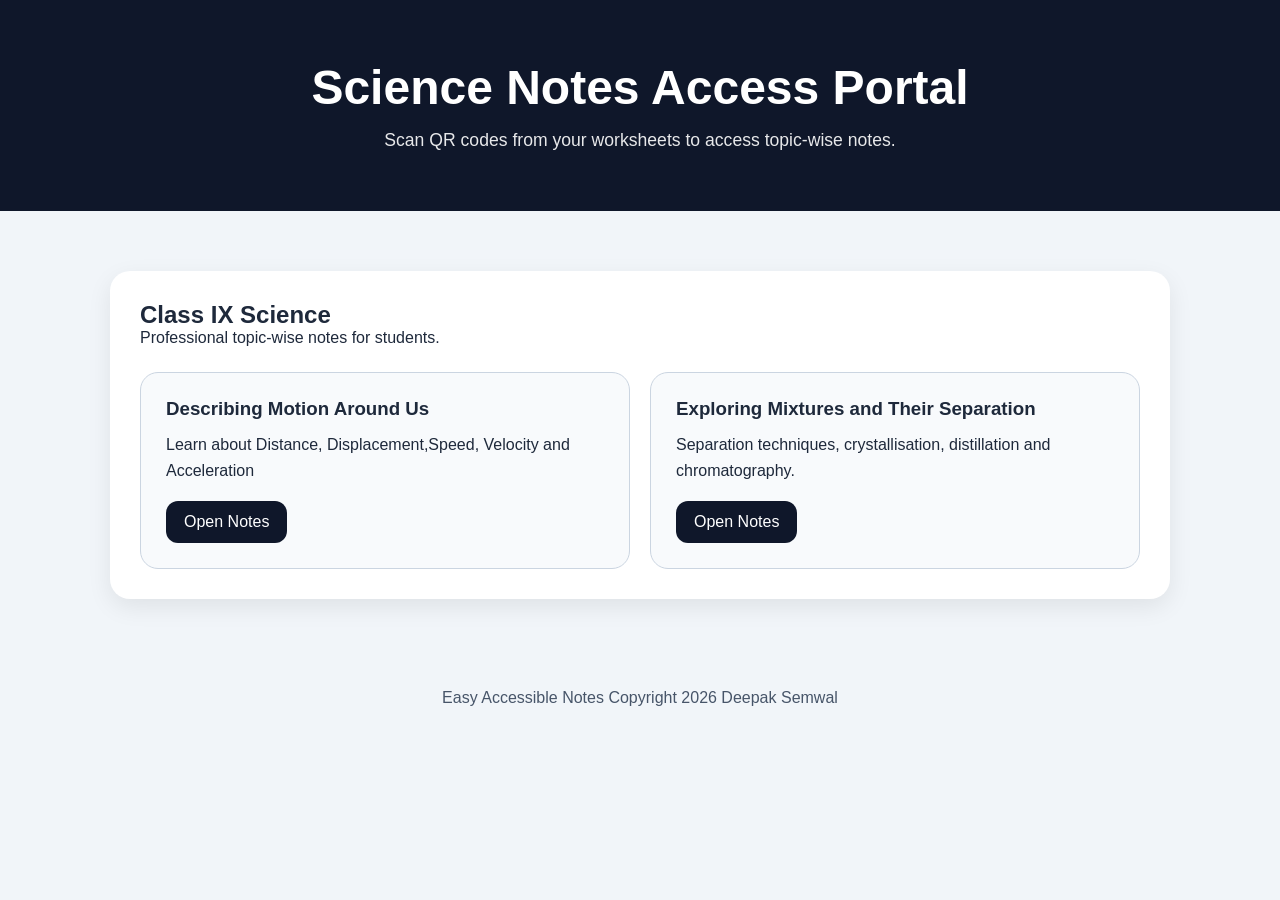
==== index.html @ 1b20231e "Initial Setup" ====
<!DOCTYPE html>
<html lang="en">
<head>
  <meta charset="UTF-8">
  <meta name="viewport" content="width=device-width, initial-scale=1.0">
  <title>Science Notes Portal</title>
  <link rel="stylesheet" href="style.css">
</head>
<body>

<header class="hero">
  <h1>Science Notes Access Portal</h1>
  <p>Scan QR codes from your worksheets to access topic-wise notes.</p>
</header>

<section class="container">
  <div class="card">
    <h2>Class IX Science</h2>
    <p>Professional topic-wise notes for students.</p>

    <div class="topics">

      <div class="topic-card">
        <h3> Describing Motion Around Us</h3>
        <p>Learn about Distance, Displacement,Speed, Velocity and Acceleration</p>
        <a href="notes/motion.html" class="btn">Open Notes</a>
      </div>

      <div class="topic-card">
        <h3>Exploring Mixtures and Their Separation</h3>
        <p>Separation techniques, crystallisation, distillation and chromatography.</p>
        <a href="notes/mixtures-separation.html" class="btn">Open Notes</a>
      </div>

    </div>
  </div>
</section>

<footer>
  <p>Easy Accessible Notes Copyright 2026 Deepak Semwal</p>
</footer>

</body>
</html>
---- style.css ----
*{
  margin:0;
  padding:0;
  box-sizing:border-box;
  font-family:Arial, sans-serif;
}

body{
  background:#f1f5f9;
  color:#1e293b;
}

.hero{
  background:#0f172a;
  color:white;
  padding:60px 20px;
  text-align:center;
}

.hero h1{
  font-size:3rem;
  margin-bottom:15px;
}

.hero p{
  font-size:1.1rem;
  opacity:0.9;
}

.container{
  max-width:1100px;
  margin:40px auto;
  padding:20px;
}

.card{
  background:white;
  border-radius:20px;
  padding:30px;
  box-shadow:0 8px 24px rgba(0,0,0,0.08);
}

.topics{
  display:grid;
  grid-template-columns:repeat(auto-fit,minmax(280px,1fr));
  gap:20px;
  margin-top:25px;
}

.topic-card{
  background:#f8fafc;
  border:1px solid #cbd5e1;
  border-radius:18px;
  padding:25px;
}

.topic-card h3{
  margin-bottom:12px;
}

.topic-card p{
  margin-bottom:18px;
  line-height:1.6;
}

.btn{
  display:inline-block;
  background:#0f172a;
  color:white;
  text-decoration:none;
  padding:12px 18px;
  border-radius:12px;
}

.btn:hover{
  background:#334155;
}

.notes-page{
  max-width:900px;
  margin:40px auto;
  background:white;
  padding:40px;
  border-radius:20px;
  box-shadow:0 8px 24px rgba(0,0,0,0.08);
  line-height:1.8;
}

.notes-page h1{
  margin-bottom:20px;
}

.notes-page h2{
  margin-top:28px;
  margin-bottom:10px;
}

footer{
  text-align:center;
  padding:30px;
  color:#475569;
}
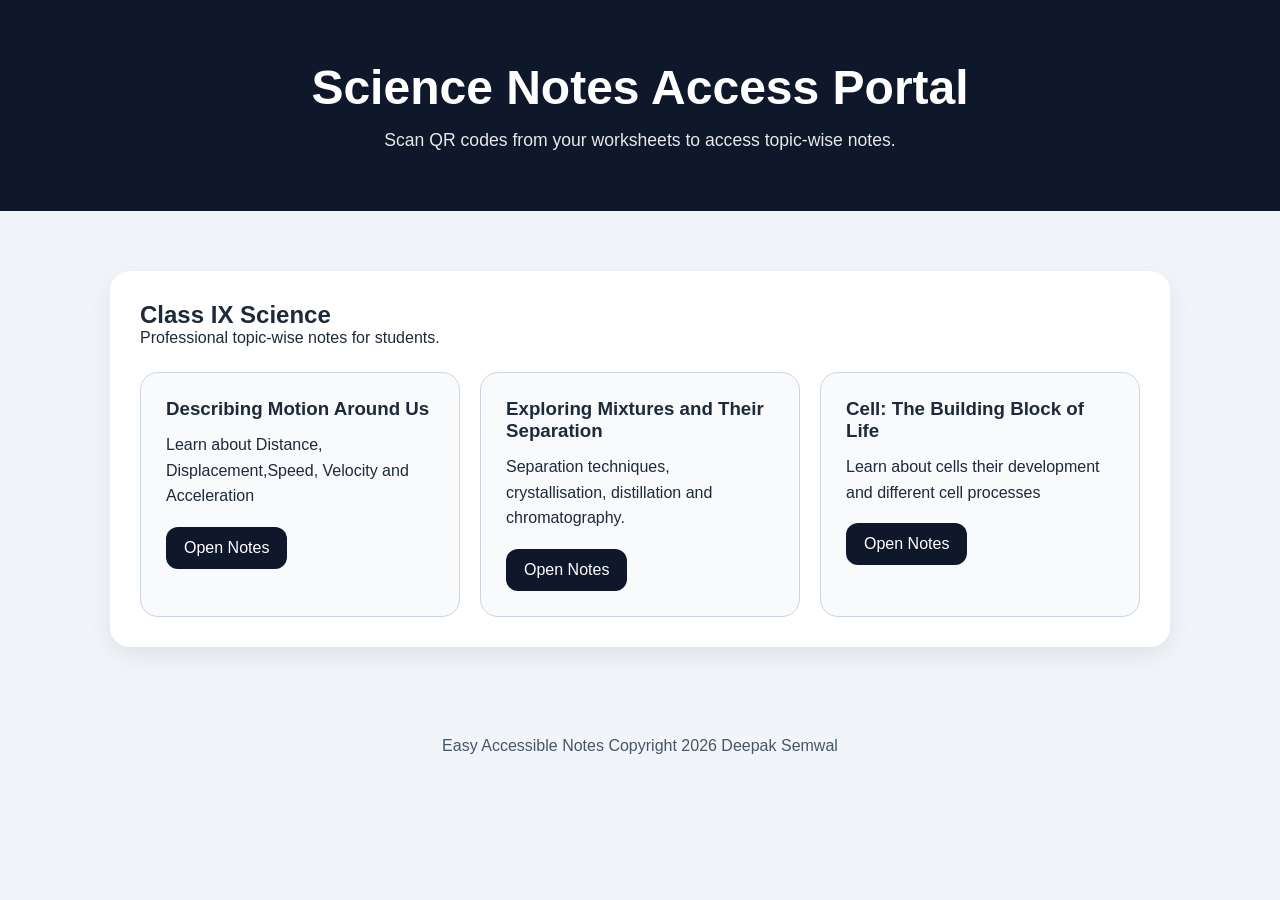
==== commit f303b9ee: "Added New Notes" ====
--- a/index.html
+++ b/index.html
@@ -33,6 +33,12 @@
         <a href="notes/mixtures-separation.html" class="btn">Open Notes</a>
       </div>
 
+       <div class="topic-card">
+        <h3>Cell: The Building Block of Life</h3>
+        <p>Learn about cells their development and different cell processes</p>
+        <a href="cell_notes.html" class="btn">Open Notes</a>
+      </div>
+
     </div>
   </div>
 </section>
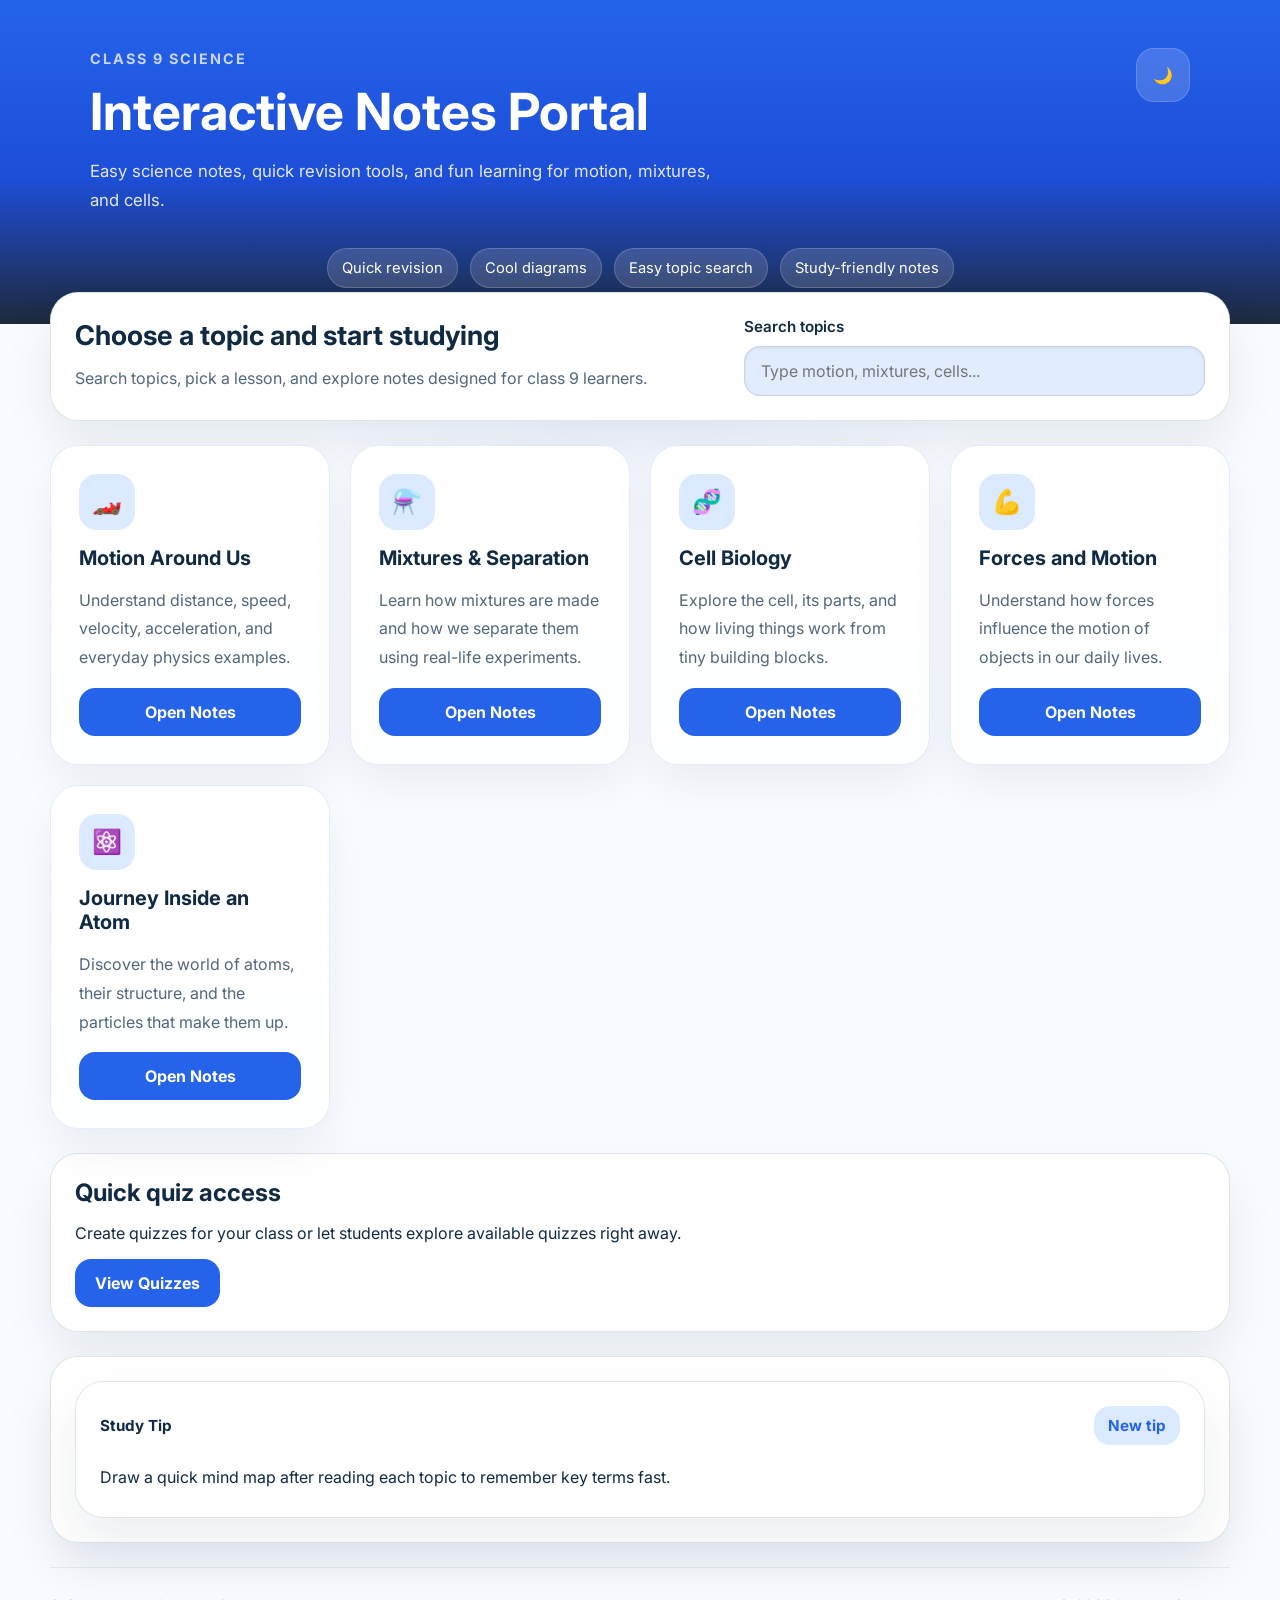
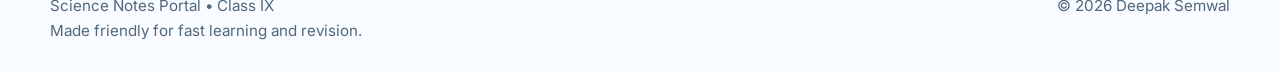
==== commit 03107d08: "Vesrion 2" ====
--- a/index.html
+++ b/index.html
@@ -1,51 +1,118 @@
-
 <!DOCTYPE html>
 <html lang="en">
+
 <head>
   <meta charset="UTF-8">
   <meta name="viewport" content="width=device-width, initial-scale=1.0">
   <title>Science Notes Portal</title>
+  <link rel="preconnect" href="https://fonts.googleapis.com">
+  <link rel="preconnect" href="https://fonts.gstatic.com" crossorigin>
+  <link href="https://fonts.googleapis.com/css2?family=Inter:wght@400;500;600;700;800&display=swap" rel="stylesheet">
   <link rel="stylesheet" href="style.css">
+  <script defer src="app.js"></script>
 </head>
-<body>
 
-<header class="hero">
-  <h1>Science Notes Access Portal</h1>
-  <p>Scan QR codes from your worksheets to access topic-wise notes.</p>
-</header>
+<body data-theme="light">
 
-<section class="container">
-  <div class="card">
-    <h2>Class IX Science</h2>
-    <p>Professional topic-wise notes for students.</p>
+  <header class="hero">
+    <div class="hero-content">
+      <div>
+        <span class="eyebrow">Class 9 Science</span>
+        <h1>Interactive Notes Portal</h1>
+        <p>Easy science notes, quick revision tools, and fun learning for motion, mixtures, and cells.</p>
+      </div>
+      <button id="themeToggle" class="theme-toggle" aria-label="Toggle theme">🌙</button>
+    </div>
+    <div class="hero-badges">
+      <span>Quick revision</span>
+      <span>Cool diagrams</span>
+      <span>Easy topic search</span>
+      <span>Study-friendly notes</span>
+    </div>
+  </header>
 
-    <div class="topics">
+  <main class="container">
+    <section class="panel intro-panel">
+      <div class="panel-text">
+        <h2>Choose a topic and start studying</h2>
+        <p>Search topics, pick a lesson, and explore notes designed for class 9 learners.</p>
+      </div>
+      <div class="search-wrap">
+        <label for="topicSearch">Search topics</label>
+        <input id="topicSearch" type="search" placeholder="Type motion, mixtures, cells..." aria-label="Search topics">
+      </div>
+    </section>
 
-      <div class="topic-card">
-        <h3> Describing Motion Around Us</h3>
-        <p>Learn about Distance, Displacement,Speed, Velocity and Acceleration</p>
+    <section class="grid topics" aria-label="Topic cards">
+      <article class="topic-card" data-title="Describing Motion Around Us"
+        data-description="Distance Displacement Speed Velocity Acceleration">
+        <div class="topic-icon">🏎️</div>
+        <h3>Motion Around Us</h3>
+        <p>Understand distance, speed, velocity, acceleration, and everyday physics examples.</p>
         <a href="notes/motion.html" class="btn">Open Notes</a>
+      </article>
+
+      <article class="topic-card" data-title="Exploring Mixtures and Their Separation"
+        data-description="Separation techniques crystallisation distillation chromatography">
+        <div class="topic-icon">⚗️</div>
+        <h3>Mixtures & Separation</h3>
+        <p>Learn how mixtures are made and how we separate them using real-life experiments.</p>
+        <a href="notes/mixtures-separation.html" class="btn">Open Notes</a>
+      </article>
+
+      <article class="topic-card" data-title="Cell The Building Block of Life"
+        data-description="Cell organelles membrane nucleus cytoplasm osmosis">
+        <div class="topic-icon">🧬</div>
+        <h3>Cell Biology</h3>
+        <p>Explore the cell, its parts, and how living things work from tiny building blocks.</p>
+        <a href="notes/cell_notes.html" class="btn">Open Notes</a>
+      </article>
+
+      <article class="topic-card" data-title="How Forces Affect Motion"
+        data-description="Forces friction gravity motion">
+        <div class="topic-icon">💪</div>
+        <h3>Forces and Motion</h3>
+        <p>Understand how forces influence the motion of objects in our daily lives.</p>
+        <a href="notes/force.html" class="btn">Open Notes</a>
+      </article>
+
+      <article class="topic-card" data-title="Journey Inside an Atom"
+        data-description="Atomic structure protons neutrons electrons periodic table">
+        <div class="topic-icon">⚛️</div>
+        <h3>Journey Inside an Atom</h3>
+        <p>Discover the world of atoms, their structure, and the particles that make them up.</p>
+        <a href="notes/atom.html" class="btn">Open Notes</a>
+      </article>
+    </section>
+
+    <section class="panel quick-access-panel">
+      <h2>Quick quiz access</h2>
+      <p>Create quizzes for your class or let students explore available quizzes right away.</p>
+      <div class="quick-links">
+
+        <a href="quizzes.html" class="btn">View Quizzes</a>
       </div>
+    </section>
 
-      <div class="topic-card">
-        <h3>Exploring Mixtures and Their Separation</h3>
-        <p>Separation techniques, crystallisation, distillation and chromatography.</p>
-        <a href="notes/mixtures-separation.html" class="btn">Open Notes</a>
+    <section class="panel interactive-panel">
+      <div class="interactive-card">
+        <div class="card-header">
+          <span>Study Tip</span>
+          <button id="newTip" class="mini-btn">New tip</button>
+        </div>
+        <p id="studyTip">Loading a helpful study tip...</p>
       </div>
+    </section>
+  </main>
 
-       <div class="topic-card">
-        <h3>Cell: The Building Block of Life</h3>
-        <p>Learn about cells their development and different cell processes</p>
-        <a href="cell_notes.html" class="btn">Open Notes</a>
-      </div>
-
+  <footer class="footer">
+    <div>
+      <p>Science Notes Portal • Class IX</p>
+      <p>Made friendly for fast learning and revision.</p>
     </div>
-  </div>
-</section>
-
-<footer>
-  <p>Easy Accessible Notes Copyright 2026 Deepak Semwal</p>
-</footer>
+    <p>© 2026 Deepak Semwal</p>
+  </footer>
 
 </body>
-</html>
+
+</html>
--- a/style.css
+++ b/style.css
@@ -1,103 +1,639 @@
-
-*{
-  margin:0;
-  padding:0;
-  box-sizing:border-box;
-  font-family:Arial, sans-serif;
-}
-
-body{
-  background:#f1f5f9;
-  color:#1e293b;
-}
-
-.hero{
-  background:#0f172a;
-  color:white;
-  padding:60px 20px;
-  text-align:center;
-}
-
-.hero h1{
-  font-size:3rem;
-  margin-bottom:15px;
-}
-
-.hero p{
-  font-size:1.1rem;
-  opacity:0.9;
-}
-
-.container{
-  max-width:1100px;
-  margin:40px auto;
-  padding:20px;
-}
-
-.card{
-  background:white;
-  border-radius:20px;
-  padding:30px;
-  box-shadow:0 8px 24px rgba(0,0,0,0.08);
-}
-
-.topics{
-  display:grid;
-  grid-template-columns:repeat(auto-fit,minmax(280px,1fr));
-  gap:20px;
-  margin-top:25px;
-}
-
-.topic-card{
-  background:#f8fafc;
-  border:1px solid #cbd5e1;
-  border-radius:18px;
-  padding:25px;
-}
-
-.topic-card h3{
-  margin-bottom:12px;
-}
-
-.topic-card p{
-  margin-bottom:18px;
-  line-height:1.6;
-}
-
-.btn{
-  display:inline-block;
-  background:#0f172a;
-  color:white;
-  text-decoration:none;
-  padding:12px 18px;
-  border-radius:12px;
-}
-
-.btn:hover{
-  background:#334155;
-}
-
-.notes-page{
-  max-width:900px;
-  margin:40px auto;
-  background:white;
-  padding:40px;
-  border-radius:20px;
-  box-shadow:0 8px 24px rgba(0,0,0,0.08);
-  line-height:1.8;
-}
-
-.notes-page h1{
-  margin-bottom:20px;
-}
-
-.notes-page h2{
-  margin-top:28px;
-  margin-bottom:10px;
-}
-
-footer{
-  text-align:center;
-  padding:30px;
-  color:#475569;
-}
+﻿:root {
+  color-scheme: light dark;
+  font-family: "Inter", sans-serif;
+  --bg: #f8fbff;
+  --surface: #ffffff;
+  --surface-strong: #e2ecff;
+  --text: #102a43;
+  --text-muted: #52677b;
+  --border: rgba(16, 42, 67, 0.12);
+  --primary: #2563eb;
+  --primary-soft: #dbeafe;
+  --accent: #14b8a6;
+  --accent-soft: #d1fae5;
+  --danger: #ef4444;
+  --shadow: 0 24px 50px rgba(13, 36, 70, 0.08);
+}
+
+body[data-theme="dark"] {
+  --bg: #07121f;
+  --surface: #0f1f34;
+  --surface-strong: #16304f;
+  --text: #ebf2ff;
+  --text-muted: #9fb7ce;
+  --border: rgba(148, 174, 212, 0.16);
+  --primary-soft: #1e3a8a;
+  --accent-soft: #0f766e;
+  --shadow: 0 24px 50px rgba(0, 0, 0, 0.35);
+}
+
+* {
+  margin: 0;
+  padding: 0;
+  box-sizing: border-box;
+}
+
+body {
+  min-height: 100vh;
+  background: radial-gradient(circle at top, rgba(37, 99, 235, 0.14), transparent 30%), var(--bg);
+  color: var(--text);
+}
+
+img,
+svg {
+  max-width: 100%;
+}
+
+a {
+  color: inherit;
+}
+
+button,
+input {
+  font: inherit;
+}
+
+.hero {
+  padding: 48px 20px 36px;
+  background: linear-gradient(180deg, #2563eb 0%, #1d4ed8 55%, #1e293b 100%);
+  color: white;
+}
+
+.hero-content {
+  max-width: 1100px;
+  margin: 0 auto;
+  display: flex;
+  align-items: flex-start;
+  justify-content: space-between;
+  gap: 20px;
+}
+
+.eyebrow {
+  display: inline-block;
+  margin-bottom: 18px;
+  font-size: 0.9rem;
+  font-weight: 700;
+  letter-spacing: 0.14em;
+  text-transform: uppercase;
+  color: rgba(255, 255, 255, 0.75);
+}
+
+.hero h1 {
+  font-size: clamp(2.4rem, 4vw, 3.8rem);
+  line-height: 1.05;
+  max-width: 760px;
+}
+
+.hero p {
+  margin-top: 18px;
+  max-width: 640px;
+  font-size: 1.05rem;
+  line-height: 1.75;
+  color: rgba(255, 255, 255, 0.88);
+}
+
+.theme-toggle {
+  width: 54px;
+  height: 54px;
+  border: none;
+  border-radius: 18px;
+  background: rgba(255, 255, 255, 0.16);
+  color: white;
+  cursor: pointer;
+  box-shadow: inset 0 0 0 1px rgba(255, 255, 255, 0.16);
+}
+
+.hero-badges {
+  margin-top: 32px;
+  display: flex;
+  flex-wrap: wrap;
+  gap: 12px;
+  justify-content: center;
+}
+
+.hero-badges span {
+  display: inline-flex;
+  padding: 10px 14px;
+  border-radius: 999px;
+  background: rgba(255, 255, 255, 0.14);
+  border: 1px solid rgba(255, 255, 255, 0.18);
+  font-size: 0.92rem;
+}
+
+.container {
+  width: min(1180px, calc(100% - 32px));
+  margin: -32px auto 24px;
+}
+
+.panel {
+  background: var(--surface);
+  border: 1px solid var(--border);
+  border-radius: 28px;
+  padding: 24px;
+  box-shadow: var(--shadow);
+}
+
+.intro-panel {
+  display: grid;
+  grid-template-columns: 1.4fr 1fr;
+  gap: 24px;
+  align-items: center;
+  margin-bottom: 24px;
+}
+
+.panel-text h2 {
+  font-size: clamp(1.7rem, 2vw, 2.4rem);
+  margin-bottom: 12px;
+}
+
+.panel-text p {
+  color: var(--text-muted);
+  line-height: 1.8;
+}
+
+.search-wrap {
+  display: grid;
+  gap: 10px;
+}
+
+.search-wrap label {
+  font-size: 0.95rem;
+  font-weight: 600;
+}
+
+#topicSearch {
+  width: 100%;
+  border: 1px solid var(--border);
+  border-radius: 16px;
+  padding: 14px 16px;
+  background: var(--surface-strong);
+  color: var(--text);
+  box-shadow: inset 0 1px 3px rgba(16, 42, 67, 0.08);
+}
+
+.grid {
+  display: grid;
+  gap: 20px;
+}
+
+.topics {
+  grid-template-columns: repeat(auto-fit, minmax(260px, 1fr));
+  margin-bottom: 24px;
+}
+
+.topic-card {
+  display: grid;
+  gap: 16px;
+  padding: 28px;
+  border-radius: 28px;
+  background: linear-gradient(180deg, rgba(255, 255, 255, 0.96), rgba(255, 255, 255, 0.82));
+  border: 1px solid rgba(37, 99, 235, 0.12);
+  box-shadow: 0 20px 45px rgba(16, 42, 67, 0.06);
+}
+
+.topic-icon {
+  width: 56px;
+  height: 56px;
+  display: grid;
+  place-items: center;
+  border-radius: 18px;
+  font-size: 1.5rem;
+  background: var(--primary-soft);
+  color: var(--primary);
+}
+
+.topic-card h3 {
+  font-size: 1.25rem;
+}
+
+.topic-card p {
+  color: var(--text-muted);
+  line-height: 1.8;
+}
+
+.btn,
+.mini-btn {
+  display: inline-flex;
+  align-items: center;
+  justify-content: center;
+  border: none;
+  border-radius: 16px;
+  cursor: pointer;
+  transition:
+    transform 150ms ease,
+    box-shadow 150ms ease,
+    background-color 150ms ease;
+}
+
+.btn {
+  padding: 14px 20px;
+  background: var(--primary);
+  color: white;
+  text-decoration: none;
+  font-weight: 700;
+}
+
+.btn:hover,
+.mini-btn:hover {
+  transform: translateY(-1px);
+}
+
+.btn.secondary {
+  background: transparent;
+  color: var(--primary);
+  border: 1px solid var(--primary);
+}
+
+.mini-btn {
+  padding: 10px 14px;
+  background: var(--primary-soft);
+  color: var(--primary);
+  font-weight: 700;
+}
+
+.interactive-panel {
+  grid-template-columns: repeat(2, minmax(0, 1fr));
+}
+
+.interactive-card {
+  padding: 24px;
+  border-radius: 28px;
+  background: var(--surface);
+  border: 1px solid var(--border);
+  box-shadow: var(--shadow);
+}
+
+.card-header {
+  display: flex;
+  align-items: center;
+  justify-content: space-between;
+  gap: 16px;
+  margin-bottom: 18px;
+  font-size: 0.95rem;
+  font-weight: 700;
+}
+
+.interactive-card p {
+  line-height: 1.85;
+  color: var(--text);
+}
+
+.quiz-answer {
+  margin-top: 18px;
+  min-height: 3rem;
+  opacity: 0;
+  transition: opacity 180ms ease;
+}
+
+.quiz-answer.visible {
+  opacity: 1;
+}
+
+.footer {
+  width: min(1180px, calc(100% - 32px));
+  margin: 0 auto 32px;
+  display: flex;
+  justify-content: space-between;
+  gap: 20px;
+  flex-wrap: wrap;
+  padding: 22px 0 0;
+  color: var(--text-muted);
+  border-top: 1px solid rgba(16, 42, 67, 0.08);
+  font-size: 0.95rem;
+}
+
+.footer p {
+  margin-top: 6px;
+}
+
+@media (max-width: 900px) {
+  .hero-content {
+    flex-direction: column;
+    align-items: flex-start;
+  }
+
+  .intro-panel,
+  .interactive-panel {
+    grid-template-columns: 1fr;
+  }
+}
+
+@media (max-width: 600px) {
+  .hero {
+    padding-bottom: 32px;
+  }
+
+  .hero h1 {
+    font-size: 2.4rem;
+  }
+
+  .topic-card,
+  .interactive-card,
+  .panel {
+    padding: 20px;
+  }
+
+  .theme-toggle {
+    width: 48px;
+    height: 48px;
+  }
+}
+
+.notes-page {
+  max-width: 900px;
+  margin: 40px auto;
+  background: var(--surface);
+  padding: 40px;
+  border-radius: 20px;
+  box-shadow: 0 16px 32px rgba(16, 42, 67, 0.07);
+  line-height: 1.8;
+}
+
+.notes-page h1 {
+  margin-bottom: 20px;
+}
+
+.notes-page h2 {
+  margin-top: 28px;
+  margin-bottom: 10px;
+}
+
+.quick-access-panel {
+  margin-bottom: 24px;
+  display: grid;
+  gap: 16px;
+}
+
+.quick-links {
+  display: flex;
+  flex-wrap: wrap;
+  gap: 12px;
+}
+
+.page-header {
+  padding: 36px 20px 20px;
+  max-width: 1100px;
+  margin: 0 auto;
+  display: flex;
+  align-items: center;
+  justify-content: space-between;
+  gap: 12px;
+}
+
+.page-header h1 {
+  font-size: 2rem;
+}
+
+.quiz-form,
+.quiz-player {
+  display: grid;
+  gap: 20px;
+  margin-top: 20px;
+}
+
+.form-card,
+.quiz-card,
+.result-card {
+  background: var(--surface);
+  border: 1px solid var(--border);
+  border-radius: 24px;
+  padding: 24px;
+  box-shadow: var(--shadow);
+}
+
+.form-grid {
+  display: grid;
+  grid-template-columns: repeat(2, minmax(0, 1fr));
+  gap: 16px;
+}
+
+.form-group {
+  display: grid;
+  gap: 8px;
+}
+
+.form-group label,
+.quiz-player label {
+  font-weight: 700;
+}
+
+.form-group input,
+.form-group textarea,
+.form-group select {
+  border: 1px solid var(--border);
+  border-radius: 14px;
+  padding: 12px 14px;
+  background: var(--surface-strong);
+  color: var(--text);
+}
+
+.helper-text {
+  color: var(--text-muted);
+  line-height: 1.7;
+}
+
+.import-grid {
+  display: grid;
+  gap: 16px;
+  margin-top: 12px;
+}
+
+.import-actions {
+  display: flex;
+  flex-wrap: wrap;
+  gap: 12px;
+  margin-top: 14px;
+}
+
+.question-block {
+  border: 1px dashed var(--border);
+  border-radius: 20px;
+  padding: 18px;
+  background: rgba(37, 99, 235, 0.04);
+  display: grid;
+  gap: 12px;
+}
+
+.question-block .option-grid {
+  display: grid;
+  grid-template-columns: repeat(2, minmax(0, 1fr));
+  gap: 12px;
+}
+
+.quiz-list {
+  display: grid;
+  gap: 16px;
+}
+
+.quiz-card h3 {
+  margin-bottom: 8px;
+}
+
+.quiz-meta {
+  display: flex;
+  flex-wrap: wrap;
+  gap: 10px;
+  margin-top: 10px;
+  color: var(--text-muted);
+  font-size: 0.94rem;
+}
+
+.quiz-options {
+  display: grid;
+  gap: 12px;
+}
+
+.quiz-option {
+  border: 1px solid var(--border);
+  border-radius: 14px;
+  padding: 12px 14px;
+  background: var(--surface-strong);
+  cursor: pointer;
+  text-align: left;
+  color: rgba(0, 0, 0, 1);
+}
+
+.quiz-option.correct {
+  border-color: #16a34a;
+  background: #dcfce7;
+}
+
+.quiz-option.wrong {
+  border-color: #dc2626;
+  background: #fee2e2;
+}
+
+.quiz-feedback {
+  font-weight: 700;
+}
+
+.quiz-feedback.correct {
+  color: #15803d;
+}
+
+.quiz-feedback.incorrect {
+  color: #b91c1c;
+}
+
+@media (max-width: 700px) {
+  .form-grid,
+  .question-block .option-grid {
+    grid-template-columns: 1fr;
+  }
+
+  .page-header {
+    flex-direction: column;
+    align-items: flex-start;
+  }
+}
+
+.quiz-panel select,
+.quiz-panel button {
+  width: 100%;
+  border: 1px solid var(--border);
+  border-radius: 16px;
+  padding: 14px 16px;
+  font-size: 1rem;
+  color: var(--text);
+  background: var(--surface-strong);
+}
+
+.quiz-panel select {
+  appearance: none;
+  background-image: linear-gradient(45deg, transparent 50%, var(--text) 50%), linear-gradient(135deg, var(--text) 50%, transparent 50%);
+  background-position:
+    calc(100% - 20px) calc(1em + 4px),
+    calc(100% - 14px) calc(1em + 4px);
+  background-size:
+    7px 7px,
+    7px 7px;
+  background-repeat: no-repeat;
+}
+
+.quiz-panel {
+  display: grid;
+  gap: 20px;
+}
+
+.quiz-play {
+  display: grid;
+  gap: 20px;
+}
+
+.question-card {
+  background: var(--surface);
+  border: 1px solid var(--border);
+  border-radius: 24px;
+  padding: 26px;
+  box-shadow: var(--shadow);
+}
+
+.question-card h3 {
+  margin-bottom: 14px;
+  font-size: 1.15rem;
+}
+
+.quiz-question-text {
+  margin-bottom: 20px;
+  line-height: 1.8;
+}
+
+.quiz-choices {
+  display: grid;
+  gap: 12px;
+}
+
+.quiz-choice {
+  border: 1px solid var(--border);
+  border-radius: 16px;
+  padding: 14px 18px;
+  background: var(--surface-strong);
+  cursor: pointer;
+  transition:
+    transform 120ms ease,
+    border-color 120ms ease,
+    background-color 120ms ease;
+}
+
+.quiz-choice:hover {
+  transform: translateY(-1px);
+}
+
+.quiz-choice.selected {
+  border-color: var(--primary);
+  background: rgba(37, 99, 235, 0.12);
+}
+
+.quiz-feedback {
+  margin-top: 16px;
+  font-weight: 700;
+}
+
+.quiz-feedback.correct {
+  color: #15803d;
+}
+
+.quiz-feedback.incorrect {
+  color: #b91c1c;
+}
+
+.quiz-controls {
+  display: flex;
+  gap: 14px;
+  flex-wrap: wrap;
+}
+
+.quiz-controls button {
+  width: auto;
+  min-width: 140px;
+}
+
+#selectedInfo {
+  font-weight: 700;
+}
+
+@media (max-width: 700px) {
+  .quiz-controls {
+    flex-direction: column;
+  }
+}
